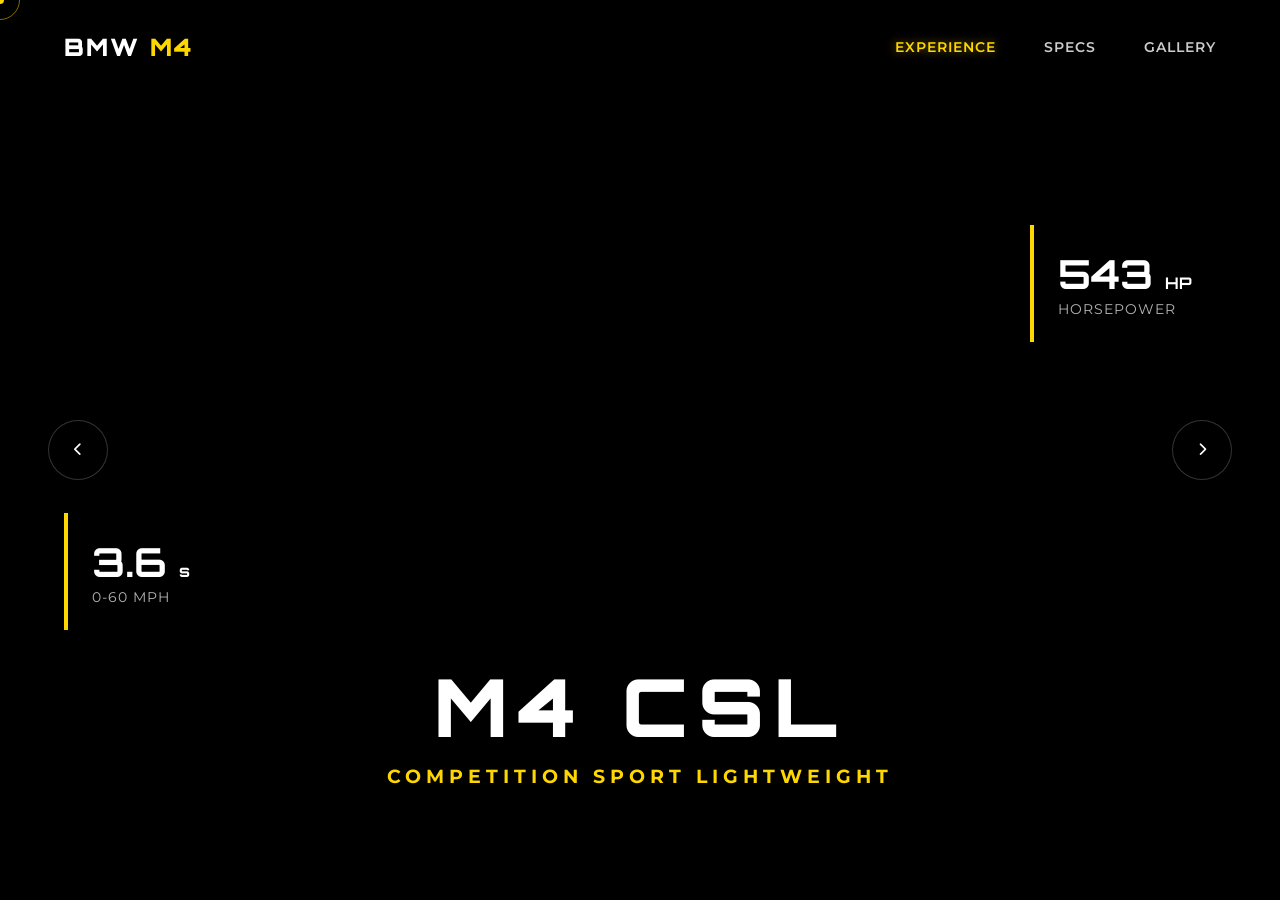
==== cars.html @ 5859b1f6 "CARS DESIGN 3D" ====
<!DOCTYPE html>
<html lang="en">
<head>
    <meta charset="UTF-8">
    <meta name="viewport" content="width=device-width, initial-scale=1.0">
    <title>BMW M4 CSL | The Ultimate Driving Machine</title>
    <link rel="stylesheet" href="styles.css">
    <link rel="stylesheet" href="https://cdnjs.cloudflare.com/ajax/libs/font-awesome/6.0.0/css/all.min.css">
</head>
<body class="hero-body">

    <div id="video-container">
        <div class="video-overlay"></div>
    </div>

    <header>
        <a href="index.html" class="logo">BMW <span style="color:var(--primary-color)">M4</span></a>
        <nav class="nav-links">
            <a href="cars.html" class="active">Experience</a>
            <a href="specs.html">Specs</a>
            <a href="gallery.html">Gallery</a>
        </nav>
        <div class="menu-btn">
            <i class="fas fa-bars" style="color:white; font-size:1.5rem; cursor:pointer;"></i>
        </div>
    </header>

    <section class="hero-section">
        
        <div class="bg-text"></div>

        <button class="nav-arrow left" id="prevBtn">
            <i class="fas fa-chevron-left"></i>
        </button>
        <button class="nav-arrow right" id="nextBtn">
            <i class="fas fa-chevron-right"></i>
        </button>

        <div class="spec-box top-right">
            <span class="spec-val">543 <span style="font-size:1rem">HP</span></span>
            <span class="spec-label">Horsepower</span>
        </div>
        <div class="spec-box bottom-left">
            <span class="spec-val">3.6 <span style="font-size:1rem">s</span></span>
            <span class="spec-label">0-60 MPH</span>
        </div>

        <audio id="bg-music" loop autoplay>
            <source src="music/Never let go of me - Baltra [Slowed_Tiktok] - RoseSenpai.mp3" type="audio/mpeg">
        </audio>

        <div class="content-overlay">
            
            <h1 class="model-name">M4 CSL</h1>
            <p class="subtitle">Competition Sport Lightweight</p>
        </div>

    </section>

    <div class="cursor-dot"></div>
    <div class="cursor-outline"></div>

    <script src="script.js"></script>
</body>
</html>
---- styles.css ----
@import url('https://fonts.googleapis.com/css2?family=Montserrat:wght@400;700;900&family=Orbitron:wght@400;700;900&display=swap');

/* BMW M4 CSL - 3D Showcase Styles */


:root {
    --primary-color: #FFD700; 
    --bg-color: #0a0a0a;
    --text-color: #ffffff;
    --font-heading: 'Orbitron', sans-serif;
    --font-body: 'Montserrat', sans-serif;
}

* {
    margin: 0;
    padding: 0;
    box-sizing: border-box;
}

body {
    background-color: var(--bg-color);
    color: var(--text-color);
    font-family: var(--font-body);
    overflow-x: hidden;
    min-height: 100vh;
}

a {
    text-decoration: none;
    color: inherit;
    transition: 0.3s;
}

/* --- Navigation --- */
header {
    position: absolute; /* Overlays everything */
    top: 0;
    left: 0;
    width: 100%;
    padding: 2rem 4rem;
    display: flex;
    justify-content: space-between;
    align-items: center;
    z-index: 999; 
}

.logo {
    font-family: var(--font-heading);
    font-size: 1.5rem;
    font-weight: 900;
    letter-spacing: 2px;
}

.nav-links {
    display: flex;
    gap: 3rem;
}

.nav-links a {
    text-transform: uppercase;
    font-size: 0.9rem;
    font-weight: 600;
    letter-spacing: 1px;
    color: rgba(255, 255, 255, 0.8);
}

.nav-links a:hover, .nav-links a.active {
    opacity: 1;
    color: var(--primary-color);
    text-shadow: 0 0 10px rgba(255, 215, 0, 0.5);
}

.menu-btn {
    display: none; /* Hidden on desktop */
}

/* --- Hero & Video --- */
/* (Used only on Home Page) */
.hero-body {
    height: 100vh;
    overflow: hidden;
    display: flex;
    flex-direction: column;
}

#video-container {
    position: fixed; /* Fixed bg for home */
    top: 0;
    left: 0;
    width: 100%;
    height: 100%;
    z-index: -1;
    background: #000;
}

.bg-video {
    position: absolute;
    top: 0;
    left: 0;
    width: 100%;
    height: 100%;
    object-fit: cover;
    opacity: 0;
    transition: opacity 0.1s ease-in-out;
    z-index: 1;
}

.bg-video.active { opacity: 1; z-index: 2; }

.video-overlay {
    position: absolute;
    top: 0;
    left: 0;
    width: 100%;
    height: 100%;
    background: radial-gradient(circle at center, rgba(0,0,0,0.1) 0%, rgba(0,0,0,0.8) 90%);
    z-index: 3;
    pointer-events: none;
}

.hero-section {
    position: relative;
    height: 100%;
    width: 100%;
    display: flex;
    flex-direction: column;
    justify-content: flex-end;
    align-items: center;
    padding-bottom: 5rem;
    z-index: 10;
}

.bg-text {
    position: absolute;
    top: 50%;
    left: 50%;
    transform: translate(-50%, -50%);
    font-family: var(--font-heading);
    font-size: 15vw;
    font-weight: 900;
    color: rgba(255, 255, 255, 0.05);
    white-space: nowrap;
    z-index: 5;
    pointer-events: none;
    text-transform: uppercase;
    mix-blend-mode: overlay;
}

.nav-arrow {
    position: absolute;
    top: 50%;
    transform: translateY(-50%);
    background: rgba(0, 0, 0, 0.3);
    backdrop-filter: blur(5px);
    border: 1px solid rgba(255, 255, 255, 0.2);
    color: white;
    width: 60px;
    height: 60px;
    border-radius: 50%;
    display: flex;
    justify-content: center;
    align-items: center;
    cursor: pointer;
    z-index: 100;
    transition: 0.3s;
}

.nav-arrow:hover {
    border-color: var(--primary-color);
    color: var(--primary-color);
    transform: translateY(-50%) scale(1.1);
}

.nav-arrow.left { left: 3rem; }
.nav-arrow.right { right: 3rem; }

.content-overlay {
    text-align: center;
    z-index: 20;
    position: relative;
    padding: 2rem;
    width: 100%;
    background: linear-gradient(to top, rgba(0,0,0,0.9), transparent);
}

.model-name {
    font-family: var(--font-heading);
    font-size: 5rem;
    font-weight: 900;
    text-transform: uppercase;
    color: white;
    letter-spacing: 10px;
    margin-bottom: 0.5rem;
    text-shadow: 0 4px 15px rgba(0,0,0,0.5);
}

.stripes {
    display: flex;
    justify-content: center;
    gap: 10px;
    margin-bottom: 20px;
}

.stripe {
    width: 50px;
    height: 6px;
    background: rgba(255,255,255,0.3);
    transform: skewX(-20deg);
}

.stripe.active {
    background: var(--primary-color);
    box-shadow: 0 0 10px var(--primary-color);
}

.subtitle {
    font-size: 1.2rem;
    text-transform: uppercase;
    letter-spacing: 5px;
    color: var(--primary-color);
    font-weight: 700;
}

.spec-box {
    position: absolute;
    padding: 1.5rem;
    border-left: 4px solid var(--primary-color);
    background: rgba(0, 0, 0, 0.6);
    backdrop-filter: blur(10px);
    z-index: 15;
}

.spec-box.top-right { top: 25%; right: 5%; text-align: left; }
.spec-box.bottom-left { bottom: 30%; left: 5%; text-align: left; }

.spec-val {
    font-family: var(--font-heading);
    font-size: 2.5rem;
    font-weight: 700;
    display: block;
    color: white;
}

.spec-label {
    font-size: 0.9rem;
    text-transform: uppercase;
    color: rgba(255, 255, 255, 0.7);
    letter-spacing: 1px;
}

/* --- SPECS PAGE STYLES --- */
.page-container {
    padding: 8rem 4rem 4rem 4rem;
    max-width: 1400px;
    margin: 0 auto;
}

.specs-title {
    font-family: var(--font-heading);
    font-size: 3rem;
    margin-bottom: 3rem;
    border-bottom: 2px solid var(--primary-color);
    padding-bottom: 1rem;
    display: inline-block;
}

.specs-grid {
    display: grid;
    grid-template-columns: repeat(auto-fit, minmax(300px, 1fr));
    gap: 2rem;
}

.spec-card {
    background: rgba(255,255,255,0.05);
    padding: 2rem;
    border: 1px solid rgba(255,255,255,0.1);
    transition: 0.3s;
}

.spec-card:hover {
    border-color: var(--primary-color);
    background: rgba(255,255,255,0.1);
}

.spec-card h3 {
    font-family: var(--font-heading);
    color: var(--primary-color);
    margin-bottom: 0.5rem;
}

.spec-card p {
    font-size: 1.5rem;
    font-weight: 700;
}

/* --- GALLERY PAGE STYLES --- */
.gallery-grid {
    display: grid;
    grid-template-columns: repeat(2, 1fr);
    gap: 1rem;
}

.gallery-item {
    position: relative;
    height: 400px;
    overflow: hidden;
    cursor: pointer;
}

.gallery-item img {
    width: 100%;
    height: 100%;
    object-fit: cover;
    transition: 0.5s;
    opacity: 0.7;
}

.gallery-item:hover img {
    transform: scale(1.1);
    opacity: 1;
}

.gallery-caption {
    position: absolute;
    bottom: 2rem;
    left: 2rem;
    font-family: var(--font-heading);
    text-transform: uppercase;
    font-size: 1.5rem;
    z-index: 2;
    text-shadow: 0 2px 10px rgba(0,0,0,0.8);
}

/* --- Custom Cursor --- */
.cursor-dot, .cursor-outline {
    position: fixed;
    top: 0; left: 0;
    transform: translate(-50%, -50%);
    border-radius: 50%;
    z-index: 9999;
    pointer-events: none;
}
.cursor-dot { width: 8px; height: 8px; background-color: var(--primary-color); }
.cursor-outline { width: 40px; height: 40px; border: 1px solid rgba(255, 215, 0, 0.5); }


/* --- RESPONSIVE --- */
@media (max-width: 1024px) {
    header { padding: 1.5rem; }
    .nav-links {
        display: none; /* Hide default nav on smaller screens */
    }
    .menu-btn {
        display: block; /* Show burger menu */
        z-index: 1001; /* Ensure it's above the menu overlay */
    }
    
    .bg-text { font-size: 15vw; }
    .model-name { font-size: 3rem; }
    
    .nav-arrow {
        width: 50px; height: 50px;
        top: unset; bottom: 8rem;
        transform: none;
    }
    .nav-arrow.left { left: 1rem; }
    .nav-arrow.right { right: 1rem; }
    
    .spec-box { display: none; }
    
    .page-container { padding: 6rem 1rem; }
    .gallery-grid { grid-template-columns: 1fr; }
}

/* --- LANDING PAGE STYLES --- */
.landing-body {
    background-color: var(--bg-color);
    min-height: 100vh;
    display: flex;
    flex-direction: column;
    justify-content: center;
    align-items: center;
    overflow-y: auto; /* Enable scroll if needed */
}

.landing-section {
    text-align: center;
    padding: 8rem 2rem;
    width: 100%;
}

.landing-title {
    font-family: var(--font-heading);
    font-size: 3rem;
    margin-bottom: 4rem;
    letter-spacing: 5px;
    color: white;
    text-shadow: 0 0 20px rgba(255, 255, 255, 0.2);
}

.car-grid {
    display: flex;
    justify-content: center;
    gap: 2rem;
    flex-wrap: wrap;
    max-width: 1400px;
    margin: 0 auto;
}

.car-card {
    position: relative;
    width: 350px;
    height: 500px;
    border: 1px solid rgba(255, 255, 255, 0.1);
    border-radius: 15px;
    overflow: hidden;
    cursor: pointer;
    transition: all 0.4s ease;
    background: rgba(255, 255, 255, 0.02);
}

.car-card:hover {
    transform: translateY(-10px);
    border-color: var(--primary-color);
    box-shadow: 0 10px 30px rgba(0, 0, 0, 0.5), 0 0 20px rgba(255, 215, 0, 0.2);
}

.card-bg {
    position: absolute;
    top: 0;
    left: 0;
    width: 100%;
    height: 100%;
    background-size: cover;
    background-position: center;
    transition: transform 0.6s ease;
    opacity: 0.6;
}

.car-card:hover .card-bg {
    transform: scale(1.1);
    opacity: 0.3; /* Dim background on hover to show text better */
}

.card-content {
    position: absolute;
    bottom: 0;
    left: 0;
    width: 100%;
    padding: 2rem;
    background: linear-gradient(to top, rgba(0,0,0,0.9), transparent);
    z-index: 2;
    text-align: left;
}

.car-card h2 {
    font-family: var(--font-heading);
    color: white;
    font-size: 1.8rem;
    margin-bottom: 0.5rem;
}

.car-card p {
    color: rgba(255, 255, 255, 0.7);
    margin-bottom: 1.5rem;
    font-size: 0.9rem;
    letter-spacing: 1px;
}

.explore-btn {
    font-family: var(--font-heading);
    color: var(--primary-color);
    font-weight: 700;
    font-size: 0.9rem;
    letter-spacing: 2px;
    display: inline-flex;
    align-items: center;
    gap: 10px;
    transition: 0.3s;
}

.car-card:hover .explore-btn {
    color: white;
    gap: 15px; /* Arrow moves */
}

/* Responsive Landing */
@media (max-width: 768px) {
    .car-grid {
        flex-direction: column;
        align-items: center;
    }
    .landing-title {
        font-size: 2rem;
    }
    .car-card {
        width: 100%;
        max-width: 350px;
    }
}

/* --- Mobile Responsiveness Enhancements --- */
@media (max-width: 768px) {
    .nav-arrow {
        width: 40px;
        height: 40px;
        font-size: 0.9rem;
        background: rgba(0, 0, 0, 0.5); /* Darker bg for visibility */
    }

    .nav-arrow.left {
        left: 10px;
        bottom: 50%; /* Center vertically on mobile too or adjust */
        transform: translateY(-50%);
        top: auto;
    }

    .nav-arrow.right {
        right: 10px;
        bottom: 50%;
        transform: translateY(-50%);
        top: auto;
    }
    
    /* Ensure background video covers suitably */
    .bg-video {
        object-fit: cover;
        width: 100%;
        height: 100vh;
    }
}

/* --- Refined Mobile Button Positioning --- */
@media (max-width: 768px) {
    .nav-arrow {
        width: 45px;
        height: 45px;
        font-size: 1rem;
        background: rgba(0, 0, 0, 0.6);
        border-color: rgba(255, 255, 255, 0.3);
        bottom: 15%; /* Move up slightly to avoid overlapping content */
        top: auto;
        transform: translateY(0);
    }
    
    .nav-arrow.left { left: 5%; }
    .nav-arrow.right { right: 5%; }
    
    .bg-text {
        font-size: 12vw; /* Smaller bg text on mobile */
    }
}

/* --- Advanced Gallery Animations --- */
.gallery-item {
    overflow: hidden;
    position: relative;
    border-radius: 10px;
    box-shadow: 0 5px 15px rgba(0,0,0,0.5);
    transition: transform 0.3s;
}

.gallery-item img {
    transition: transform 0.6s cubic-bezier(0.25, 0.46, 0.45, 0.94), filter 0.6s;
    filter: brightness(0.8);
    width: 100%;
    height: 100%;
}

.gallery-item:hover img {
    transform: scale(1.15) rotate(1deg);
    filter: brightness(1.1);
}

.gallery-caption {
    transform: translateY(30px);
    opacity: 0;
    transition: all 0.5s cubic-bezier(0.175, 0.885, 0.32, 1.275);
    bottom: 2rem;
    left: 2rem;
}

.gallery-item:hover .gallery-caption {
    transform: translateY(0);
    opacity: 1;
}

/* --- Advanced Spec Card Animations --- */
.spec-card {
    transition: all 0.4s cubic-bezier(0.175, 0.885, 0.32, 1.275);
    position: relative;
    overflow: hidden;
    z-index: 1;
    background: rgba(255, 255, 255, 0.03); /* Slightly improved base bg */
    border: 1px solid rgba(255, 255, 255, 0.1);
}

.spec-card::before {
    content: '';
    position: absolute;
    top: 0; left: 0; right: 0; bottom: 0;
    box-shadow: inset 0 0 20px rgba(255, 215, 0, 0.2); /* Inner glow */
    opacity: 0;
    transition: opacity 0.4s;
    z-index: -1;
}

.spec-card:hover {
    transform: translateY(-10px) scale(1.03);
    border-color: var(--primary-color);
    background: rgba(255, 255, 255, 0.1);
    box-shadow: 0 15px 30px rgba(0,0,0,0.5), 0 0 15px rgba(255, 215, 0, 0.3); /* Neon glow */
}

.spec-card:hover::before {
    opacity: 1;
}

.spec-card h3 {
    transition: transform 0.3s;
    display: inline-block;
}

.spec-card:hover h3 {
    transform: translateX(10px) scale(1.1);
    color: #fff; /* Highlight title */
    text-shadow: 0 0 5px var(--primary-color);
}

/* --- Entrance Animations --- */
@keyframes slideInRight {
    from { transform: translateX(100px); opacity: 0; }
    to { transform: translateX(0); opacity: 1; }
}

@keyframes slideInLeft {
    from { transform: translateX(-100px); opacity: 0; }
    to { transform: translateX(0); opacity: 1; }
}

@keyframes slideInUp {
    from { transform: translateY(50px); opacity: 0; }
    to { transform: translateY(0); opacity: 1; }
}

/* Apply Animations */
.spec-box.top-right {
    animation: slideInRight 1s ease-out forwards;
    opacity: 0; /* Star hidden */
    animation-delay: 0.2s;
}

.spec-box.bottom-left {
    animation: slideInLeft 1s ease-out forwards;
    opacity: 0;
    animation-delay: 0.2s;
}

.model-name {
    animation: slideInUp 1s ease-out forwards;
    opacity: 0;
    animation-delay: 0.4s;
}

.subtitle {
    animation: slideInUp 1s ease-out forwards;
    opacity: 0;
    animation-delay: 0.6s;
}
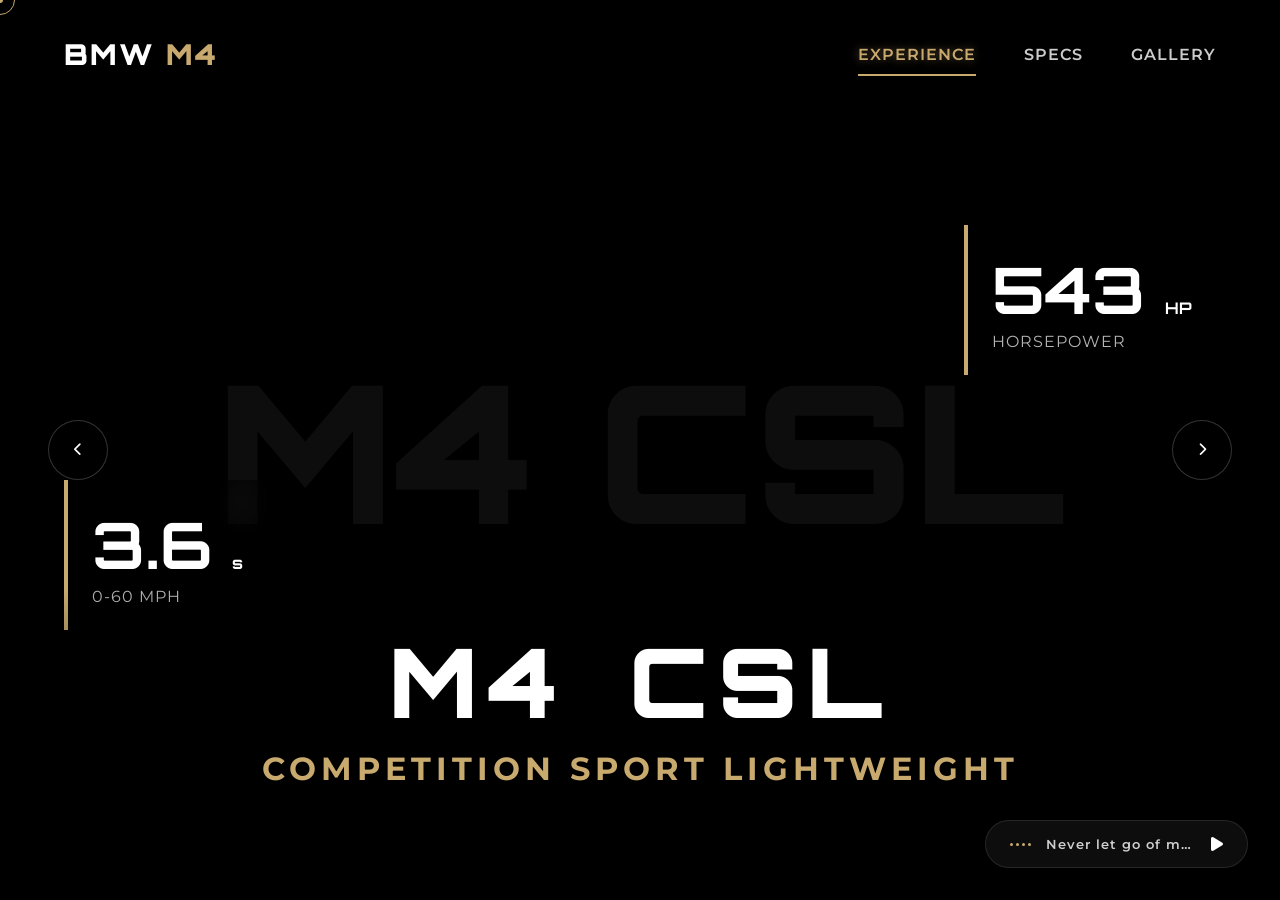
==== commit f1f951b3: "Refactor BMW showcase with cinematic animations and shared architecture - Implemented vanilla CSS/JS" ====
--- a/cars.html
+++ b/cars.html
@@ -4,6 +4,7 @@
     <meta charset="UTF-8">
     <meta name="viewport" content="width=device-width, initial-scale=1.0">
     <title>BMW M4 CSL | The Ultimate Driving Machine</title>
+    <link rel="stylesheet" href="base.css">
     <link rel="stylesheet" href="styles.css">
     <link rel="stylesheet" href="https://cdnjs.cloudflare.com/ajax/libs/font-awesome/6.0.0/css/all.min.css">
 </head>
@@ -27,7 +28,7 @@
 
     <section class="hero-section">
         
-        <div class="bg-text"></div>
+        <div class="bg-text">M4 CSL</div>
 
         <button class="nav-arrow left" id="prevBtn">
             <i class="fas fa-chevron-left"></i>
@@ -50,7 +51,6 @@
         </audio>
 
         <div class="content-overlay">
-            
             <h1 class="model-name">M4 CSL</h1>
             <p class="subtitle">Competition Sport Lightweight</p>
         </div>
@@ -60,6 +60,7 @@
     <div class="cursor-dot"></div>
     <div class="cursor-outline"></div>
 
+    <script src="utils.js"></script>
     <script src="script.js"></script>
 </body>
 </html>
--- a/base.css
+++ b/base.css
@@ -0,0 +1,1059 @@
+@import url('https://fonts.googleapis.com/css2?family=Montserrat:wght@400;700;900&family=Orbitron:wght@400;700;900&display=swap');
+
+:root {
+    --primary-color: #c8a96e;
+    --bg-color: #0a0a0a;
+    --text-color: #ffffff;
+    --font-heading: 'Orbitron', sans-serif;
+    --font-body: 'Montserrat', sans-serif;
+    --transition-cubic: cubic-bezier(0.23, 1, 0.32, 1);
+
+    /* Fluid Typography Scale */
+    --fs-h1: clamp(2.5rem, 8vw, 6rem);
+    --fs-h2: clamp(1.8rem, 5vw, 3.5rem);
+    --fs-h3: clamp(1.2rem, 3vw, 2rem);
+    --fs-body: clamp(0.9rem, 2vw, 1.1rem);
+    --fs-nav: clamp(0.8rem, 1.5vw, 1rem);
+    --fs-spec-val: clamp(2rem, 6vw, 4rem);
+    --fs-spec-label: clamp(0.7rem, 1.5vw, 1rem);
+}
+
+/* Accessibility */
+@media (prefers-reduced-motion: reduce) {
+    * {
+        animation-duration: 0.01ms !important;
+        animation-iteration-count: 1 !important;
+        transition-duration: 0.01ms !important;
+        scroll-behavior: auto !important;
+    }
+}
+
+* {
+    margin: 0;
+    padding: 0;
+    box-sizing: border-box;
+}
+
+body {
+    background-color: var(--bg-color);
+    color: var(--text-color);
+    font-family: var(--font-body);
+    font-size: var(--fs-body);
+    overflow-x: hidden;
+    min-height: 100vh;
+    opacity: 0;
+    transition: opacity 0.8s ease;
+}
+
+body.fade-in {
+    opacity: 1;
+}
+
+a {
+    text-decoration: none;
+    color: inherit;
+    transition: 0.3s;
+}
+
+/* --- Navigation --- */
+header {
+    position: absolute;
+    top: 0;
+    left: 0;
+    width: 100%;
+    padding: 2rem 4rem;
+    display: flex;
+    justify-content: space-between;
+    align-items: center;
+    z-index: 999;
+}
+
+.logo {
+    font-family: var(--font-heading);
+    font-size: clamp(1.2rem, 3vw, 1.8rem);
+    font-weight: 900;
+    letter-spacing: 2px;
+}
+
+.nav-links {
+    display: flex;
+    gap: 3rem;
+}
+
+.nav-links a {
+    text-transform: uppercase;
+    font-size: var(--fs-nav);
+    font-weight: 600;
+    letter-spacing: 1px;
+    color: rgba(255, 255, 255, 0.8);
+    position: relative;
+    padding: 10px 0;
+    min-height: 44px;
+    display: inline-flex;
+    align-items: center;
+}
+
+.nav-links a::after {
+    content: '';
+    position: absolute;
+    bottom: 0;
+    left: 0;
+    width: 0;
+    height: 2px;
+    background: var(--primary-color);
+    transition: width 0.3s ease;
+}
+
+.nav-links a:hover::after, .nav-links a.active::after {
+    width: 100%;
+}
+
+.nav-links a:hover, .nav-links a.active {
+    opacity: 1;
+    color: var(--primary-color);
+    text-shadow: 0 0 10px rgba(200, 169, 110, 0.5);
+}
+
+.menu-btn {
+    display: none;
+    padding: 10px;
+    min-width: 44px;
+    min-height: 44px;
+    cursor: pointer;
+    z-index: 1001;
+}
+
+/* --- Page Transitions --- */
+.page-transition-overlay {
+    position: fixed;
+    top: 0;
+    left: 0;
+    width: 100%;
+    height: 100%;
+    background: var(--bg-color);
+    z-index: 10000;
+    display: flex;
+    justify-content: center;
+    align-items: center;
+    transform: translateY(0); /* Cover by default */
+    transition: transform 0.8s var(--transition-cubic);
+    pointer-events: none;
+}
+
+.page-transition-overlay.loaded {
+    transform: translateY(-100%);
+}
+
+.page-transition-overlay.active {
+    transform: translateY(0);
+    pointer-events: all;
+}
+
+.page-transition-overlay::after {
+    content: 'BMW';
+    font-family: var(--font-heading);
+    font-size: 10vw;
+    font-weight: 900;
+    color: var(--primary-color);
+    letter-spacing: 20px;
+    opacity: 0;
+    transform: scale(0.8);
+    transition: all 0.4s ease 0.3s;
+}
+
+.page-transition-overlay.active::after {
+    opacity: 0.2;
+    transform: scale(1);
+}
+
+/* --- Hero & Video --- */
+.hero-body {
+    height: 100vh;
+    overflow: hidden;
+    display: flex;
+    flex-direction: column;
+}
+
+#video-container {
+    position: fixed;
+    top: 0;
+    left: 0;
+    width: 100%;
+    height: 100%;
+    z-index: -1;
+    background: #000;
+}
+
+.bg-video {
+    position: absolute;
+    top: 0;
+    left: 0;
+    width: 100%;
+    height: 100%;
+    object-fit: cover;
+    opacity: 0;
+    transition: opacity 0.1s ease-in-out;
+    z-index: 1;
+}
+
+.bg-video.active { opacity: 1; z-index: 2; }
+
+.video-overlay {
+    position: absolute;
+    top: 0;
+    left: 0;
+    width: 100%;
+    height: 100%;
+    background: radial-gradient(circle at center, rgba(0,0,0,0.1) 0%, rgba(0,0,0,0.8) 90%);
+    z-index: 3;
+    pointer-events: none;
+}
+
+.hero-section {
+    position: relative;
+    height: 100%;
+    width: 100%;
+    display: flex;
+    flex-direction: column;
+    justify-content: flex-end;
+    align-items: center;
+    padding-bottom: 5rem;
+    z-index: 10;
+}
+
+.bg-text {
+    position: absolute;
+    top: 50%;
+    left: 50%;
+    transform: translate(-50%, -50%);
+    font-family: var(--font-heading);
+    font-size: 15vw;
+    font-weight: 900;
+    color: rgba(255, 255, 255, 0.05);
+    white-space: nowrap;
+    z-index: 5;
+    pointer-events: none;
+    text-transform: uppercase;
+    mix-blend-mode: overlay;
+}
+
+.nav-arrow {
+    position: absolute;
+    top: 50%;
+    transform: translateY(-50%);
+    background: rgba(0, 0, 0, 0.3);
+    backdrop-filter: blur(5px);
+    border: 1px solid rgba(255, 255, 255, 0.2);
+    color: white;
+    width: 60px;
+    height: 60px;
+    border-radius: 50%;
+    display: flex;
+    justify-content: center;
+    align-items: center;
+    cursor: pointer;
+    z-index: 100;
+    transition: 0.3s;
+}
+
+.nav-arrow:hover {
+    border-color: var(--primary-color);
+    color: var(--primary-color);
+    transform: translateY(-50%) scale(1.1);
+}
+
+.nav-arrow:active {
+    transform: translateY(-50%) scale(0.9);
+}
+
+.nav-arrow.left { left: 3rem; }
+.nav-arrow.right { right: 3rem; }
+
+.content-overlay {
+    text-align: center;
+    z-index: 20;
+    position: relative;
+    padding: 2rem;
+    width: 100%;
+    background: linear-gradient(to top, rgba(0,0,0,0.9), transparent);
+}
+
+.model-name {
+    font-family: var(--font-heading);
+    font-size: var(--fs-h1);
+    font-weight: 900;
+    text-transform: uppercase;
+    color: white;
+    letter-spacing: 10px;
+    margin-bottom: 0.5rem;
+    text-shadow: 0 4px 15px rgba(0,0,0,0.5);
+    display: flex;
+    flex-wrap: wrap;
+    justify-content: center;
+    gap: 0 20px;
+}
+
+.model-name .word {
+    display: inline-block;
+    opacity: 0;
+    transform: translateY(30px);
+    animation: fadeInUp 0.8s var(--transition-cubic) forwards;
+}
+
+.stripes {
+    display: flex;
+    justify-content: center;
+    gap: 10px;
+    margin-bottom: 20px;
+}
+
+.stripe {
+    width: 50px;
+    height: 6px;
+    background: rgba(255,255,255,0.3);
+    transform: skewX(-20deg);
+}
+
+.stripe.active {
+    background: var(--primary-color);
+    box-shadow: 0 0 10px var(--primary-color);
+}
+
+.subtitle {
+    font-size: var(--fs-h3);
+    text-transform: uppercase;
+    letter-spacing: 5px;
+    color: var(--primary-color);
+    font-weight: 700;
+}
+
+.spec-box {
+    position: absolute;
+    padding: 1.5rem;
+    border-left: 4px solid var(--primary-color);
+    background: rgba(0, 0, 0, 0.6);
+    backdrop-filter: blur(10px);
+    z-index: 15;
+}
+
+.spec-box.top-right { top: 25%; right: 5%; text-align: left; }
+.spec-box.bottom-left { bottom: 30%; left: 5%; text-align: left; }
+
+.spec-val {
+    font-family: var(--font-heading);
+    font-size: var(--fs-spec-val);
+    font-weight: 700;
+    display: block;
+    color: white;
+}
+
+.spec-label {
+    font-size: var(--fs-spec-label);
+    text-transform: uppercase;
+    color: rgba(255, 255, 255, 0.7);
+    letter-spacing: 1px;
+}
+
+/* --- Common Layouts --- */
+.page-container {
+    padding: 8rem 4rem 4rem 4rem;
+    max-width: 1400px;
+    margin: 0 auto;
+}
+
+.specs-title {
+    font-family: var(--font-heading);
+    font-size: var(--fs-h2);
+    margin-bottom: 3rem;
+    border-bottom: 2px solid var(--primary-color);
+    padding-bottom: 1rem;
+    display: inline-block;
+}
+
+.specs-grid {
+    display: grid;
+    grid-template-columns: repeat(auto-fit, minmax(300px, 1fr));
+    gap: 2rem;
+}
+
+.gallery-grid {
+    display: grid;
+    grid-template-columns: repeat(2, 1fr);
+    gap: 1rem;
+}
+
+/* --- Components --- */
+.spec-card {
+    background: rgba(255,255,255,0.05);
+    padding: 2rem;
+    border: 1px solid rgba(255,255,255,0.1);
+    transition: all 0.4s cubic-bezier(0.175, 0.885, 0.32, 1.275);
+    position: relative;
+    overflow: hidden;
+    z-index: 1;
+}
+
+.spec-card::before {
+    content: '';
+    position: absolute;
+    top: 0; left: 0; right: 0; bottom: 0;
+    box-shadow: inset 0 0 20px rgba(255, 215, 0, 0.2);
+    opacity: 0;
+    transition: opacity 0.4s;
+    z-index: -1;
+}
+
+.spec-card:hover {
+    transform: translateY(-10px) scale(1.03);
+    border-color: var(--primary-color);
+    background: rgba(255, 255, 255, 0.1);
+    box-shadow: 0 15px 30px rgba(0,0,0,0.5), 0 0 15px rgba(255, 215, 0, 0.3);
+}
+
+.spec-card:hover::before { opacity: 1; }
+
+.spec-card h3 {
+    font-family: var(--font-heading);
+    font-size: var(--fs-h3);
+    color: var(--primary-color);
+    margin-bottom: 0.5rem;
+    transition: transform 0.3s;
+    display: inline-block;
+}
+
+.spec-card:hover h3 {
+    transform: translateX(10px) scale(1.1);
+    color: #fff;
+    text-shadow: 0 0 5px var(--primary-color);
+}
+
+.spec-card p {
+    font-size: var(--fs-h2);
+    font-weight: 700;
+}
+
+.gallery-item {
+    position: relative;
+    height: clamp(250px, 40vh, 450px);
+    overflow: hidden;
+    cursor: pointer;
+    border-radius: 10px;
+    box-shadow: 0 5px 15px rgba(0,0,0,0.5);
+    transition: transform 0.3s;
+}
+
+.gallery-item img {
+    width: 100%;
+    height: 100%;
+    object-fit: cover;
+    transition: transform 0.6s cubic-bezier(0.25, 0.46, 0.45, 0.94), filter 0.6s;
+    filter: brightness(0.8);
+}
+
+.gallery-item:hover img {
+    transform: scale(1.15) rotate(1deg);
+    filter: brightness(1.1);
+}
+
+.gallery-caption {
+    position: absolute;
+    bottom: 2rem;
+    left: 2rem;
+    font-family: var(--font-heading);
+    text-transform: uppercase;
+    font-size: var(--fs-h3);
+    z-index: 2;
+    text-shadow: 0 2px 10px rgba(0,0,0,0.8);
+    transform: translateY(30px);
+    opacity: 0;
+    transition: all 0.5s cubic-bezier(0.175, 0.885, 0.32, 1.275);
+}
+
+.gallery-item:hover .gallery-caption {
+    transform: translateY(0);
+    opacity: 1;
+}
+
+/* --- Landing Page --- */
+.landing-body {
+    background-color: var(--bg-color);
+    min-height: 100vh;
+    display: flex;
+    flex-direction: column;
+    justify-content: center;
+    align-items: center;
+    overflow-y: auto;
+}
+
+.landing-section {
+    text-align: center;
+    padding: 8rem 2rem;
+    width: 100%;
+}
+
+.landing-title {
+    font-family: var(--font-heading);
+    font-size: var(--fs-h2);
+    margin-bottom: 4rem;
+    letter-spacing: 5px;
+    color: white;
+    text-shadow: 0 0 20px rgba(255, 255, 255, 0.2);
+}
+
+.car-grid {
+    display: flex;
+    justify-content: center;
+    gap: 2rem;
+    flex-wrap: wrap;
+    max-width: 1400px;
+    margin: 0 auto;
+}
+
+.car-card {
+    position: relative;
+    width: clamp(280px, 25vw, 380px);
+    height: clamp(400px, 60vh, 550px);
+    border: 1px solid rgba(255, 255, 255, 0.1);
+    border-radius: 15px;
+    overflow: hidden;
+    cursor: pointer;
+    transition: all 0.6s var(--transition-cubic);
+    background: rgba(255, 255, 255, 0.02);
+    will-change: transform, box-shadow;
+}
+
+.car-card:hover {
+    transform: translateY(-12px) scale(1.02);
+    border-color: var(--primary-color);
+    box-shadow: 0 20px 40px rgba(0, 0, 0, 0.7), 0 0 30px rgba(200, 169, 110, 0.3);
+}
+
+.card-bg {
+    position: absolute;
+    top: 0;
+    left: 0;
+    width: 100%;
+    height: 100%;
+    background-size: cover;
+    background-position: center;
+    transition: transform 0.6s ease;
+    opacity: 0.6;
+}
+
+.car-card:hover .card-bg {
+    transform: scale(1.1);
+    opacity: 0.3;
+}
+
+.card-content {
+    position: absolute;
+    bottom: 0;
+    left: 0;
+    width: 100%;
+    padding: 2rem;
+    background: linear-gradient(to top, rgba(0,0,0,0.9), transparent);
+    z-index: 2;
+    text-align: left;
+}
+
+.car-card h2 {
+    font-family: var(--font-heading);
+    color: white;
+    font-size: var(--fs-h3);
+    margin-bottom: 0.5rem;
+}
+
+.car-card p {
+    color: rgba(255, 255, 255, 0.7);
+    margin-bottom: 1.5rem;
+    font-size: var(--fs-body);
+    letter-spacing: 1px;
+}
+
+.explore-btn {
+    font-family: var(--font-heading);
+    color: var(--primary-color);
+    font-weight: 700;
+    font-size: var(--fs-nav);
+    letter-spacing: 2px;
+    display: inline-flex;
+    align-items: center;
+    gap: 10px;
+    transition: 0.3s;
+}
+
+.explore-btn:active { transform: scale(0.95); }
+
+.car-card:hover .explore-btn {
+    color: white;
+    gap: 15px;
+}
+
+/* --- Custom Cursor --- */
+@media (pointer: fine) {
+    * {
+        cursor: none !important;
+    }
+
+    .cursor-dot, .cursor-outline {
+        position: fixed;
+        top: 0; left: 0;
+        transform: translate(-50%, -50%);
+        border-radius: 50%;
+        z-index: 99999;
+        pointer-events: none;
+        transition: transform 0.15s var(--transition-cubic), background-color 0.3s ease, border-color 0.3s ease;
+    }
+    .cursor-dot {
+        width: 6px;
+        height: 6px;
+        background-color: var(--primary-color);
+    }
+    .cursor-outline {
+        width: 30px;
+        height: 30px;
+        border: 1.5px solid var(--primary-color);
+    }
+
+    .cursor-outline.hover {
+        width: 50px;
+        height: 50px;
+        background-color: rgba(200, 169, 110, 0.1);
+        border-color: var(--primary-color);
+    }
+}
+
+@media (pointer: coarse) {
+    .cursor-dot, .cursor-outline {
+        display: none !important;
+    }
+}
+
+/* --- Audio Controller --- */
+.audio-controller {
+    position: fixed;
+    bottom: 2rem;
+    right: 2rem;
+    z-index: 9998;
+    background: rgba(255, 255, 255, 0.05);
+    backdrop-filter: blur(15px);
+    -webkit-backdrop-filter: blur(15px);
+    border: 1px solid rgba(255, 255, 255, 0.1);
+    padding: 0.8rem 1.5rem;
+    border-radius: 50px;
+    display: flex;
+    align-items: center;
+    gap: 15px;
+    transition: all 0.3s ease;
+}
+
+.audio-controller:hover {
+    background: rgba(255, 255, 255, 0.1);
+    border-color: var(--primary-color);
+}
+
+.waveform {
+    display: flex;
+    align-items: center;
+    gap: 3px;
+    height: 20px;
+}
+
+.waveform span {
+    width: 3px;
+    height: 100%;
+    background: var(--primary-color);
+    border-radius: 3px;
+    animation: wave 1s ease-in-out infinite;
+    transform-origin: bottom;
+}
+
+.waveform.paused span {
+    animation-play-state: paused;
+    height: 3px;
+}
+
+.waveform span:nth-child(2) { animation-delay: 0.2s; }
+.waveform span:nth-child(3) { animation-delay: 0.4s; }
+.waveform span:nth-child(4) { animation-delay: 0.6s; }
+
+@keyframes wave {
+    0%, 100% { transform: scaleY(0.3); }
+    50% { transform: scaleY(1); }
+}
+
+.track-info {
+    font-size: 0.8rem;
+    font-weight: 600;
+    letter-spacing: 1px;
+    color: rgba(255, 255, 255, 0.8);
+    max-width: 150px;
+    white-space: nowrap;
+    overflow: hidden;
+    text-overflow: ellipsis;
+}
+
+.play-toggle {
+    background: none;
+    border: none;
+    color: white;
+    cursor: pointer;
+    font-size: 1rem;
+    display: flex;
+    align-items: center;
+    justify-content: center;
+    transition: 0.3s;
+}
+
+.play-toggle:hover {
+    color: var(--primary-color);
+    transform: scale(1.1);
+}
+
+/* --- Lightbox --- */
+.lightbox {
+    position: fixed;
+    top: 0;
+    left: 0;
+    width: 100%;
+    height: 100%;
+    background: rgba(0, 0, 0, 0.95);
+    backdrop-filter: blur(10px);
+    z-index: 20000;
+    display: none;
+    justify-content: center;
+    align-items: center;
+    opacity: 0;
+    transition: opacity 0.4s ease;
+}
+
+.lightbox.active {
+    display: flex;
+    opacity: 1;
+}
+
+.lightbox-content {
+    position: relative;
+    max-width: 90%;
+    max-height: 80%;
+    transform: scale(0.8);
+    transition: transform 0.4s var(--transition-cubic);
+}
+
+.lightbox.active .lightbox-content {
+    transform: scale(1);
+}
+
+.lightbox-img {
+    width: 100%;
+    height: 100%;
+    object-fit: contain;
+    border-radius: 5px;
+    box-shadow: 0 0 30px rgba(0, 0, 0, 0.5);
+}
+
+.lightbox-close {
+    position: absolute;
+    top: -40px;
+    right: 0;
+    color: white;
+    font-size: 2rem;
+    cursor: pointer;
+    transition: 0.3s;
+}
+
+.lightbox-close:hover {
+    color: var(--primary-color);
+}
+
+.lightbox-nav {
+    position: absolute;
+    top: 50%;
+    width: 100%;
+    display: flex;
+    justify-content: space-between;
+    padding: 0 2rem;
+    transform: translateY(-50%);
+    pointer-events: none;
+}
+
+.lightbox-arrow {
+    background: rgba(255, 255, 255, 0.1);
+    color: white;
+    width: 60px;
+    height: 60px;
+    border-radius: 50%;
+    display: flex;
+    justify-content: center;
+    align-items: center;
+    cursor: pointer;
+    pointer-events: auto;
+    transition: 0.3s;
+    border: 1px solid rgba(255, 255, 255, 0.2);
+}
+
+.lightbox-arrow:hover {
+    background: var(--primary-color);
+    color: #000;
+}
+
+.lightbox-counter {
+    position: absolute;
+    bottom: -40px;
+    left: 50%;
+    transform: translateX(-50%);
+    color: rgba(255, 255, 255, 0.7);
+    font-family: var(--font-heading);
+    font-size: 0.9rem;
+    letter-spacing: 2px;
+}
+
+/* --- Entrance Animations --- */
+@keyframes fadeInUp {
+    from { transform: translateY(30px); opacity: 0; }
+    to { transform: translateY(0); opacity: 1; }
+}
+
+@keyframes fadeInRight {
+    from { transform: translateX(30px); opacity: 0; }
+    to { transform: translateX(0); opacity: 1; }
+}
+
+@keyframes fadeInLeft {
+    from { transform: translateX(-30px); opacity: 0; }
+    to { transform: translateX(0); opacity: 1; }
+}
+
+.stagger-item {
+    opacity: 0;
+    animation: fadeInUp 0.8s var(--transition-cubic) forwards;
+}
+
+/* Skeleton Shimmer */
+.skeleton {
+    background: #1a1a1a;
+    background: linear-gradient(90deg, #121212 25%, #1a1a1a 50%, #121212 75%);
+    background-size: 200% 100%;
+    animation: shimmer 1.5s infinite linear;
+}
+
+@keyframes shimmer {
+    0% { background-position: -200% 0; }
+    100% { background-position: 200% 0; }
+}
+
+@keyframes pulse {
+    0% { transform: scale(1); }
+    50% { transform: scale(1.05); color: var(--primary-color); }
+    100% { transform: scale(1); }
+}
+
+.pulse-animation {
+    display: inline-block;
+    animation: pulse 0.5s var(--transition-cubic);
+}
+
+.spec-box.top-right {
+    animation: fadeInRight 1s var(--transition-cubic) forwards;
+    opacity: 0;
+    animation-delay: 0.2s;
+}
+
+.spec-box.bottom-left {
+    animation: fadeInLeft 1s var(--transition-cubic) forwards;
+    opacity: 0;
+    animation-delay: 0.2s;
+}
+
+.model-name {
+    animation: fadeInUp 1s var(--transition-cubic) forwards;
+    opacity: 0;
+    animation-delay: 0.4s;
+}
+
+.subtitle {
+    animation: fadeInUp 1s var(--transition-cubic) forwards;
+    opacity: 0;
+    animation-delay: 0.6s;
+}
+
+/* --- Responsive --- */
+@media (max-width: 1024px) {
+    header { padding: 1.5rem; }
+    .nav-links {
+        position: fixed;
+        top: 0;
+        right: -100%;
+        width: 70%;
+        height: 100vh;
+        background: rgba(10, 10, 10, 0.98);
+        backdrop-filter: blur(20px);
+        display: flex;
+        flex-direction: column;
+        justify-content: center;
+        align-items: center;
+        gap: 2rem;
+        transition: 0.5s var(--transition-cubic);
+        z-index: 1000;
+        box-shadow: -10px 0 30px rgba(0,0,0,0.5);
+    }
+
+    .nav-links.active {
+        right: 0;
+    }
+
+    .nav-links a {
+        font-size: 1.5rem;
+    }
+    .menu-btn {
+        display: block;
+        z-index: 1001;
+    }
+
+    .bg-text { font-size: 15vw; }
+
+    .nav-arrow {
+        width: 50px; height: 50px;
+        top: unset; bottom: 8rem;
+        transform: none;
+    }
+    .nav-arrow.left { left: 1rem; }
+    .nav-arrow.right { right: 1rem; }
+
+    .spec-box { display: none; }
+
+    .page-container { padding: 6rem 1rem; }
+    .gallery-grid { grid-template-columns: 1fr; }
+}
+
+@media (max-width: 768px) {
+    .car-grid {
+        flex-direction: column;
+        align-items: center;
+        gap: 3rem;
+    }
+    .car-card {
+        width: 100%;
+        max-width: 380px;
+        height: 450px;
+    }
+    .nav-arrow {
+        width: 45px;
+        height: 45px;
+        font-size: 1rem;
+        background: rgba(0, 0, 0, 0.6);
+        border-color: rgba(255, 255, 255, 0.3);
+        bottom: 15%;
+        top: auto;
+        transform: translateY(0);
+    }
+    .nav-arrow.left { left: 5%; }
+    .nav-arrow.right { right: 5%; }
+    .bg-text { font-size: 12vw; }
+    .bg-video { width: 100%; height: 100vh; }
+}
+
+/* --- M3 Coming Soon specific --- */
+.car-card--locked { cursor: default !important; }
+
+.lock-overlay {
+    position: absolute;
+    top: 0;
+    left: 0;
+    width: 100%;
+    height: 100%;
+    background: rgba(0, 0, 0, 0.4);
+    backdrop-filter: blur(8px);
+    -webkit-backdrop-filter: blur(8px);
+    display: flex;
+    flex-direction: column;
+    justify-content: center;
+    align-items: center;
+    z-index: 5;
+}
+
+.lock-overlay i {
+    font-size: 3rem;
+    color: var(--primary-color);
+    margin-bottom: 2rem;
+    text-shadow: 0 0 15px var(--primary-color);
+}
+
+.shimmer-overlay {
+    position: absolute;
+    top: 0;
+    left: -100%;
+    width: 50%;
+    height: 100%;
+    background: linear-gradient(to right, transparent, rgba(255, 255, 255, 0.05), transparent);
+    transform: skewX(-20deg);
+    animation: lockShimmer 3s infinite;
+}
+
+@keyframes lockShimmer {
+    0% { left: -100%; }
+    100% { left: 200%; }
+}
+
+.countdown-timer {
+    display: flex;
+    gap: 15px;
+    margin-top: 1rem;
+}
+
+.timer-segment {
+    display: flex;
+    flex-direction: column;
+    align-items: center;
+}
+
+.timer-segment span {
+    font-family: var(--font-heading);
+    font-size: 1.5rem;
+    font-weight: 700;
+    color: white;
+}
+
+.timer-segment label {
+    font-size: 0.6rem;
+    text-transform: uppercase;
+    letter-spacing: 1px;
+    color: var(--primary-color);
+    margin-top: 5px;
+}
+
+.notify-container {
+    display: flex;
+    gap: 10px;
+    margin-top: 10px;
+}
+
+.notify-container input {
+    background: rgba(255, 255, 255, 0.05);
+    border: 1px solid rgba(255, 255, 255, 0.1);
+    padding: 0.5rem 1rem;
+    border-radius: 5px;
+    color: white;
+    font-family: var(--font-body);
+    font-size: 0.8rem;
+    width: 100%;
+}
+
+.notify-container button {
+    background: var(--primary-color);
+    border: none;
+    padding: 0.5rem 1rem;
+    border-radius: 5px;
+    color: #000;
+    font-family: var(--font-heading);
+    font-size: 0.7rem;
+    font-weight: 700;
+    cursor: pointer;
+    white-space: nowrap;
+    transition: 0.3s;
+}
+
+.notify-container button:hover {
+    background: white;
+    transform: translateY(-2px);
+}
--- a/styles.css
+++ b/styles.css
@@ -1,669 +1,7 @@
-@import url('https://fonts.googleapis.com/css2?family=Montserrat:wght@400;700;900&family=Orbitron:wght@400;700;900&display=swap');
-
-/* BMW M4 CSL - 3D Showcase Styles */
-
+/* BMW M4 CSL - Theme Overrides */
 
 :root {
-    --primary-color: #FFD700; 
-    --bg-color: #0a0a0a;
-    --text-color: #ffffff;
-    --font-heading: 'Orbitron', sans-serif;
-    --font-body: 'Montserrat', sans-serif;
+    /* Potential M4 CSL specific color overrides if any */
 }
 
-* {
-    margin: 0;
-    padding: 0;
-    box-sizing: border-box;
-}
-
-body {
-    background-color: var(--bg-color);
-    color: var(--text-color);
-    font-family: var(--font-body);
-    overflow-x: hidden;
-    min-height: 100vh;
-}
-
-a {
-    text-decoration: none;
-    color: inherit;
-    transition: 0.3s;
-}
-
-/* --- Navigation --- */
-header {
-    position: absolute; /* Overlays everything */
-    top: 0;
-    left: 0;
-    width: 100%;
-    padding: 2rem 4rem;
-    display: flex;
-    justify-content: space-between;
-    align-items: center;
-    z-index: 999; 
-}
-
-.logo {
-    font-family: var(--font-heading);
-    font-size: 1.5rem;
-    font-weight: 900;
-    letter-spacing: 2px;
-}
-
-.nav-links {
-    display: flex;
-    gap: 3rem;
-}
-
-.nav-links a {
-    text-transform: uppercase;
-    font-size: 0.9rem;
-    font-weight: 600;
-    letter-spacing: 1px;
-    color: rgba(255, 255, 255, 0.8);
-}
-
-.nav-links a:hover, .nav-links a.active {
-    opacity: 1;
-    color: var(--primary-color);
-    text-shadow: 0 0 10px rgba(255, 215, 0, 0.5);
-}
-
-.menu-btn {
-    display: none; /* Hidden on desktop */
-}
-
-/* --- Hero & Video --- */
-/* (Used only on Home Page) */
-.hero-body {
-    height: 100vh;
-    overflow: hidden;
-    display: flex;
-    flex-direction: column;
-}
-
-#video-container {
-    position: fixed; /* Fixed bg for home */
-    top: 0;
-    left: 0;
-    width: 100%;
-    height: 100%;
-    z-index: -1;
-    background: #000;
-}
-
-.bg-video {
-    position: absolute;
-    top: 0;
-    left: 0;
-    width: 100%;
-    height: 100%;
-    object-fit: cover;
-    opacity: 0;
-    transition: opacity 0.1s ease-in-out;
-    z-index: 1;
-}
-
-.bg-video.active { opacity: 1; z-index: 2; }
-
-.video-overlay {
-    position: absolute;
-    top: 0;
-    left: 0;
-    width: 100%;
-    height: 100%;
-    background: radial-gradient(circle at center, rgba(0,0,0,0.1) 0%, rgba(0,0,0,0.8) 90%);
-    z-index: 3;
-    pointer-events: none;
-}
-
-.hero-section {
-    position: relative;
-    height: 100%;
-    width: 100%;
-    display: flex;
-    flex-direction: column;
-    justify-content: flex-end;
-    align-items: center;
-    padding-bottom: 5rem;
-    z-index: 10;
-}
-
-.bg-text {
-    position: absolute;
-    top: 50%;
-    left: 50%;
-    transform: translate(-50%, -50%);
-    font-family: var(--font-heading);
-    font-size: 15vw;
-    font-weight: 900;
-    color: rgba(255, 255, 255, 0.05);
-    white-space: nowrap;
-    z-index: 5;
-    pointer-events: none;
-    text-transform: uppercase;
-    mix-blend-mode: overlay;
-}
-
-.nav-arrow {
-    position: absolute;
-    top: 50%;
-    transform: translateY(-50%);
-    background: rgba(0, 0, 0, 0.3);
-    backdrop-filter: blur(5px);
-    border: 1px solid rgba(255, 255, 255, 0.2);
-    color: white;
-    width: 60px;
-    height: 60px;
-    border-radius: 50%;
-    display: flex;
-    justify-content: center;
-    align-items: center;
-    cursor: pointer;
-    z-index: 100;
-    transition: 0.3s;
-}
-
-.nav-arrow:hover {
-    border-color: var(--primary-color);
-    color: var(--primary-color);
-    transform: translateY(-50%) scale(1.1);
-}
-
-.nav-arrow.left { left: 3rem; }
-.nav-arrow.right { right: 3rem; }
-
-.content-overlay {
-    text-align: center;
-    z-index: 20;
-    position: relative;
-    padding: 2rem;
-    width: 100%;
-    background: linear-gradient(to top, rgba(0,0,0,0.9), transparent);
-}
-
-.model-name {
-    font-family: var(--font-heading);
-    font-size: 5rem;
-    font-weight: 900;
-    text-transform: uppercase;
-    color: white;
-    letter-spacing: 10px;
-    margin-bottom: 0.5rem;
-    text-shadow: 0 4px 15px rgba(0,0,0,0.5);
-}
-
-.stripes {
-    display: flex;
-    justify-content: center;
-    gap: 10px;
-    margin-bottom: 20px;
-}
-
-.stripe {
-    width: 50px;
-    height: 6px;
-    background: rgba(255,255,255,0.3);
-    transform: skewX(-20deg);
-}
-
-.stripe.active {
-    background: var(--primary-color);
-    box-shadow: 0 0 10px var(--primary-color);
-}
-
-.subtitle {
-    font-size: 1.2rem;
-    text-transform: uppercase;
-    letter-spacing: 5px;
-    color: var(--primary-color);
-    font-weight: 700;
-}
-
-.spec-box {
-    position: absolute;
-    padding: 1.5rem;
-    border-left: 4px solid var(--primary-color);
-    background: rgba(0, 0, 0, 0.6);
-    backdrop-filter: blur(10px);
-    z-index: 15;
-}
-
-.spec-box.top-right { top: 25%; right: 5%; text-align: left; }
-.spec-box.bottom-left { bottom: 30%; left: 5%; text-align: left; }
-
-.spec-val {
-    font-family: var(--font-heading);
-    font-size: 2.5rem;
-    font-weight: 700;
-    display: block;
-    color: white;
-}
-
-.spec-label {
-    font-size: 0.9rem;
-    text-transform: uppercase;
-    color: rgba(255, 255, 255, 0.7);
-    letter-spacing: 1px;
-}
-
-/* --- SPECS PAGE STYLES --- */
-.page-container {
-    padding: 8rem 4rem 4rem 4rem;
-    max-width: 1400px;
-    margin: 0 auto;
-}
-
-.specs-title {
-    font-family: var(--font-heading);
-    font-size: 3rem;
-    margin-bottom: 3rem;
-    border-bottom: 2px solid var(--primary-color);
-    padding-bottom: 1rem;
-    display: inline-block;
-}
-
-.specs-grid {
-    display: grid;
-    grid-template-columns: repeat(auto-fit, minmax(300px, 1fr));
-    gap: 2rem;
-}
-
-.spec-card {
-    background: rgba(255,255,255,0.05);
-    padding: 2rem;
-    border: 1px solid rgba(255,255,255,0.1);
-    transition: 0.3s;
-}
-
-.spec-card:hover {
-    border-color: var(--primary-color);
-    background: rgba(255,255,255,0.1);
-}
-
-.spec-card h3 {
-    font-family: var(--font-heading);
-    color: var(--primary-color);
-    margin-bottom: 0.5rem;
-}
-
-.spec-card p {
-    font-size: 1.5rem;
-    font-weight: 700;
-}
-
-/* --- GALLERY PAGE STYLES --- */
-.gallery-grid {
-    display: grid;
-    grid-template-columns: repeat(2, 1fr);
-    gap: 1rem;
-}
-
-.gallery-item {
-    position: relative;
-    height: 400px;
-    overflow: hidden;
-    cursor: pointer;
-}
-
-.gallery-item img {
-    width: 100%;
-    height: 100%;
-    object-fit: cover;
-    transition: 0.5s;
-    opacity: 0.7;
-}
-
-.gallery-item:hover img {
-    transform: scale(1.1);
-    opacity: 1;
-}
-
-.gallery-caption {
-    position: absolute;
-    bottom: 2rem;
-    left: 2rem;
-    font-family: var(--font-heading);
-    text-transform: uppercase;
-    font-size: 1.5rem;
-    z-index: 2;
-    text-shadow: 0 2px 10px rgba(0,0,0,0.8);
-}
-
-/* --- Custom Cursor --- */
-.cursor-dot, .cursor-outline {
-    position: fixed;
-    top: 0; left: 0;
-    transform: translate(-50%, -50%);
-    border-radius: 50%;
-    z-index: 9999;
-    pointer-events: none;
-}
-.cursor-dot { width: 8px; height: 8px; background-color: var(--primary-color); }
-.cursor-outline { width: 40px; height: 40px; border: 1px solid rgba(255, 215, 0, 0.5); }
-
-
-/* --- RESPONSIVE --- */
-@media (max-width: 1024px) {
-    header { padding: 1.5rem; }
-    .nav-links {
-        display: none; /* Hide default nav on smaller screens */
-    }
-    .menu-btn {
-        display: block; /* Show burger menu */
-        z-index: 1001; /* Ensure it's above the menu overlay */
-    }
-    
-    .bg-text { font-size: 15vw; }
-    .model-name { font-size: 3rem; }
-    
-    .nav-arrow {
-        width: 50px; height: 50px;
-        top: unset; bottom: 8rem;
-        transform: none;
-    }
-    .nav-arrow.left { left: 1rem; }
-    .nav-arrow.right { right: 1rem; }
-    
-    .spec-box { display: none; }
-    
-    .page-container { padding: 6rem 1rem; }
-    .gallery-grid { grid-template-columns: 1fr; }
-}
-
-/* --- LANDING PAGE STYLES --- */
-.landing-body {
-    background-color: var(--bg-color);
-    min-height: 100vh;
-    display: flex;
-    flex-direction: column;
-    justify-content: center;
-    align-items: center;
-    overflow-y: auto; /* Enable scroll if needed */
-}
-
-.landing-section {
-    text-align: center;
-    padding: 8rem 2rem;
-    width: 100%;
-}
-
-.landing-title {
-    font-family: var(--font-heading);
-    font-size: 3rem;
-    margin-bottom: 4rem;
-    letter-spacing: 5px;
-    color: white;
-    text-shadow: 0 0 20px rgba(255, 255, 255, 0.2);
-}
-
-.car-grid {
-    display: flex;
-    justify-content: center;
-    gap: 2rem;
-    flex-wrap: wrap;
-    max-width: 1400px;
-    margin: 0 auto;
-}
-
-.car-card {
-    position: relative;
-    width: 350px;
-    height: 500px;
-    border: 1px solid rgba(255, 255, 255, 0.1);
-    border-radius: 15px;
-    overflow: hidden;
-    cursor: pointer;
-    transition: all 0.4s ease;
-    background: rgba(255, 255, 255, 0.02);
-}
-
-.car-card:hover {
-    transform: translateY(-10px);
-    border-color: var(--primary-color);
-    box-shadow: 0 10px 30px rgba(0, 0, 0, 0.5), 0 0 20px rgba(255, 215, 0, 0.2);
-}
-
-.card-bg {
-    position: absolute;
-    top: 0;
-    left: 0;
-    width: 100%;
-    height: 100%;
-    background-size: cover;
-    background-position: center;
-    transition: transform 0.6s ease;
-    opacity: 0.6;
-}
-
-.car-card:hover .card-bg {
-    transform: scale(1.1);
-    opacity: 0.3; /* Dim background on hover to show text better */
-}
-
-.card-content {
-    position: absolute;
-    bottom: 0;
-    left: 0;
-    width: 100%;
-    padding: 2rem;
-    background: linear-gradient(to top, rgba(0,0,0,0.9), transparent);
-    z-index: 2;
-    text-align: left;
-}
-
-.car-card h2 {
-    font-family: var(--font-heading);
-    color: white;
-    font-size: 1.8rem;
-    margin-bottom: 0.5rem;
-}
-
-.car-card p {
-    color: rgba(255, 255, 255, 0.7);
-    margin-bottom: 1.5rem;
-    font-size: 0.9rem;
-    letter-spacing: 1px;
-}
-
-.explore-btn {
-    font-family: var(--font-heading);
-    color: var(--primary-color);
-    font-weight: 700;
-    font-size: 0.9rem;
-    letter-spacing: 2px;
-    display: inline-flex;
-    align-items: center;
-    gap: 10px;
-    transition: 0.3s;
-}
-
-.car-card:hover .explore-btn {
-    color: white;
-    gap: 15px; /* Arrow moves */
-}
-
-/* Responsive Landing */
-@media (max-width: 768px) {
-    .car-grid {
-        flex-direction: column;
-        align-items: center;
-    }
-    .landing-title {
-        font-size: 2rem;
-    }
-    .car-card {
-        width: 100%;
-        max-width: 350px;
-    }
-}
-
-/* --- Mobile Responsiveness Enhancements --- */
-@media (max-width: 768px) {
-    .nav-arrow {
-        width: 40px;
-        height: 40px;
-        font-size: 0.9rem;
-        background: rgba(0, 0, 0, 0.5); /* Darker bg for visibility */
-    }
-
-    .nav-arrow.left {
-        left: 10px;
-        bottom: 50%; /* Center vertically on mobile too or adjust */
-        transform: translateY(-50%);
-        top: auto;
-    }
-
-    .nav-arrow.right {
-        right: 10px;
-        bottom: 50%;
-        transform: translateY(-50%);
-        top: auto;
-    }
-    
-    /* Ensure background video covers suitably */
-    .bg-video {
-        object-fit: cover;
-        width: 100%;
-        height: 100vh;
-    }
-}
-
-/* --- Refined Mobile Button Positioning --- */
-@media (max-width: 768px) {
-    .nav-arrow {
-        width: 45px;
-        height: 45px;
-        font-size: 1rem;
-        background: rgba(0, 0, 0, 0.6);
-        border-color: rgba(255, 255, 255, 0.3);
-        bottom: 15%; /* Move up slightly to avoid overlapping content */
-        top: auto;
-        transform: translateY(0);
-    }
-    
-    .nav-arrow.left { left: 5%; }
-    .nav-arrow.right { right: 5%; }
-    
-    .bg-text {
-        font-size: 12vw; /* Smaller bg text on mobile */
-    }
-}
-
-/* --- Advanced Gallery Animations --- */
-.gallery-item {
-    overflow: hidden;
-    position: relative;
-    border-radius: 10px;
-    box-shadow: 0 5px 15px rgba(0,0,0,0.5);
-    transition: transform 0.3s;
-}
-
-.gallery-item img {
-    transition: transform 0.6s cubic-bezier(0.25, 0.46, 0.45, 0.94), filter 0.6s;
-    filter: brightness(0.8);
-    width: 100%;
-    height: 100%;
-}
-
-.gallery-item:hover img {
-    transform: scale(1.15) rotate(1deg);
-    filter: brightness(1.1);
-}
-
-.gallery-caption {
-    transform: translateY(30px);
-    opacity: 0;
-    transition: all 0.5s cubic-bezier(0.175, 0.885, 0.32, 1.275);
-    bottom: 2rem;
-    left: 2rem;
-}
-
-.gallery-item:hover .gallery-caption {
-    transform: translateY(0);
-    opacity: 1;
-}
-
-/* --- Advanced Spec Card Animations --- */
-.spec-card {
-    transition: all 0.4s cubic-bezier(0.175, 0.885, 0.32, 1.275);
-    position: relative;
-    overflow: hidden;
-    z-index: 1;
-    background: rgba(255, 255, 255, 0.03); /* Slightly improved base bg */
-    border: 1px solid rgba(255, 255, 255, 0.1);
-}
-
-.spec-card::before {
-    content: '';
-    position: absolute;
-    top: 0; left: 0; right: 0; bottom: 0;
-    box-shadow: inset 0 0 20px rgba(255, 215, 0, 0.2); /* Inner glow */
-    opacity: 0;
-    transition: opacity 0.4s;
-    z-index: -1;
-}
-
-.spec-card:hover {
-    transform: translateY(-10px) scale(1.03);
-    border-color: var(--primary-color);
-    background: rgba(255, 255, 255, 0.1);
-    box-shadow: 0 15px 30px rgba(0,0,0,0.5), 0 0 15px rgba(255, 215, 0, 0.3); /* Neon glow */
-}
-
-.spec-card:hover::before {
-    opacity: 1;
-}
-
-.spec-card h3 {
-    transition: transform 0.3s;
-    display: inline-block;
-}
-
-.spec-card:hover h3 {
-    transform: translateX(10px) scale(1.1);
-    color: #fff; /* Highlight title */
-    text-shadow: 0 0 5px var(--primary-color);
-}
-
-/* --- Entrance Animations --- */
-@keyframes slideInRight {
-    from { transform: translateX(100px); opacity: 0; }
-    to { transform: translateX(0); opacity: 1; }
-}
-
-@keyframes slideInLeft {
-    from { transform: translateX(-100px); opacity: 0; }
-    to { transform: translateX(0); opacity: 1; }
-}
-
-@keyframes slideInUp {
-    from { transform: translateY(50px); opacity: 0; }
-    to { transform: translateY(0); opacity: 1; }
-}
-
-/* Apply Animations */
-.spec-box.top-right {
-    animation: slideInRight 1s ease-out forwards;
-    opacity: 0; /* Star hidden */
-    animation-delay: 0.2s;
-}
-
-.spec-box.bottom-left {
-    animation: slideInLeft 1s ease-out forwards;
-    opacity: 0;
-    animation-delay: 0.2s;
-}
-
-.model-name {
-    animation: slideInUp 1s ease-out forwards;
-    opacity: 0;
-    animation-delay: 0.4s;
-}
-
-.subtitle {
-    animation: slideInUp 1s ease-out forwards;
-    opacity: 0;
-    animation-delay: 0.6s;
-}
+/* Any layout specifically for M4 CSL if not covered in base.css */
